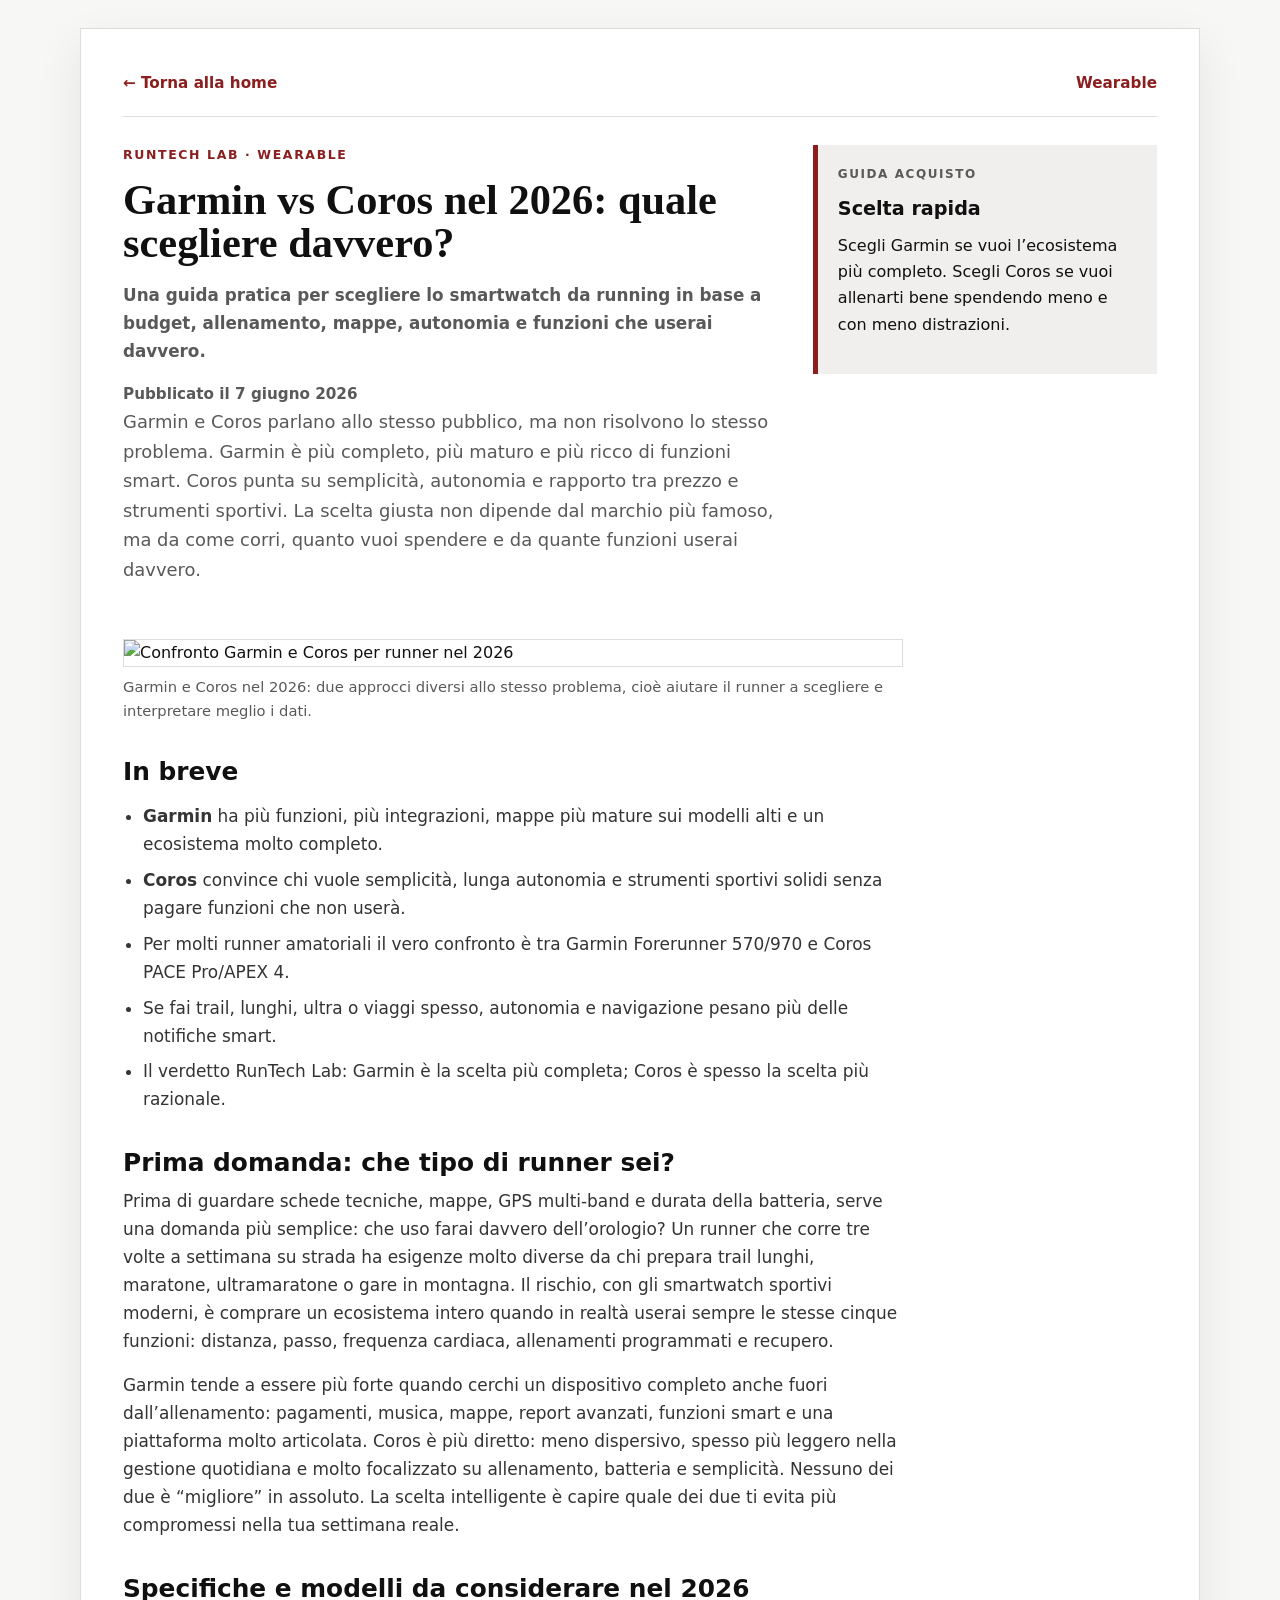
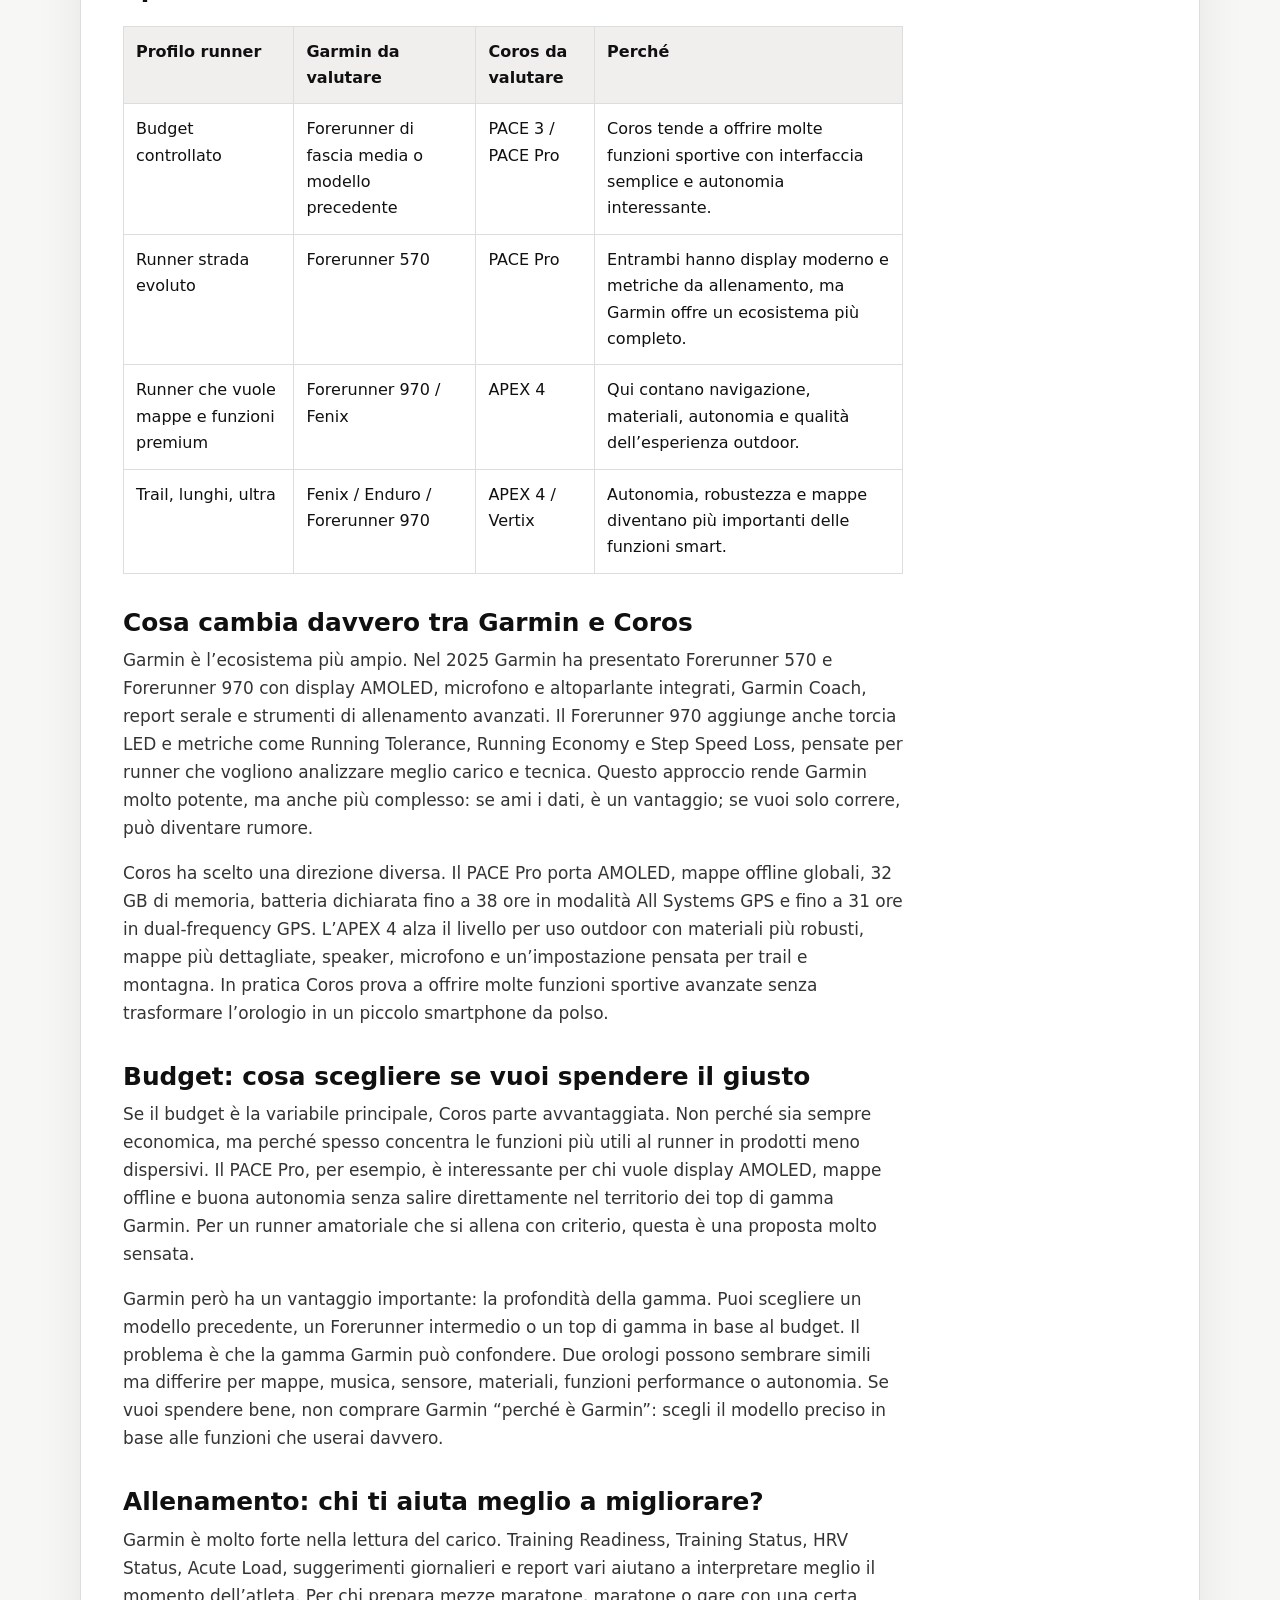
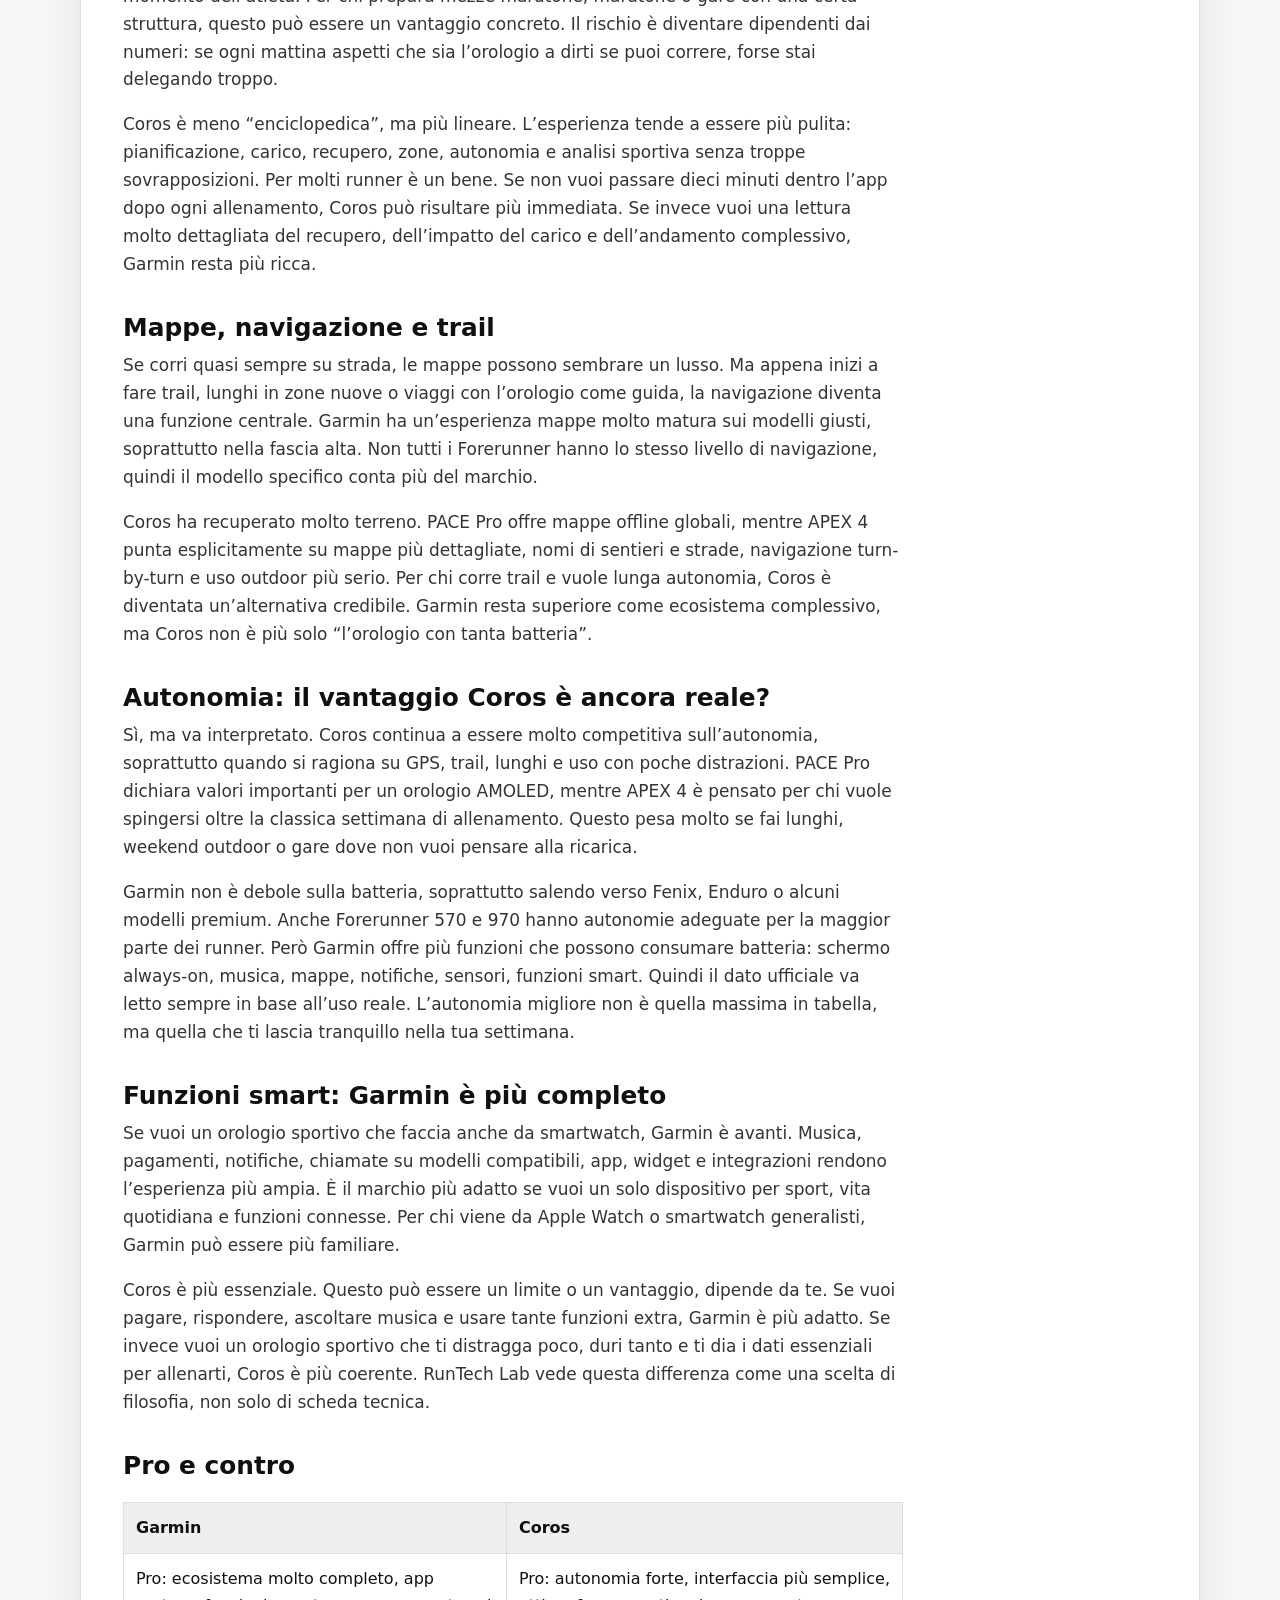
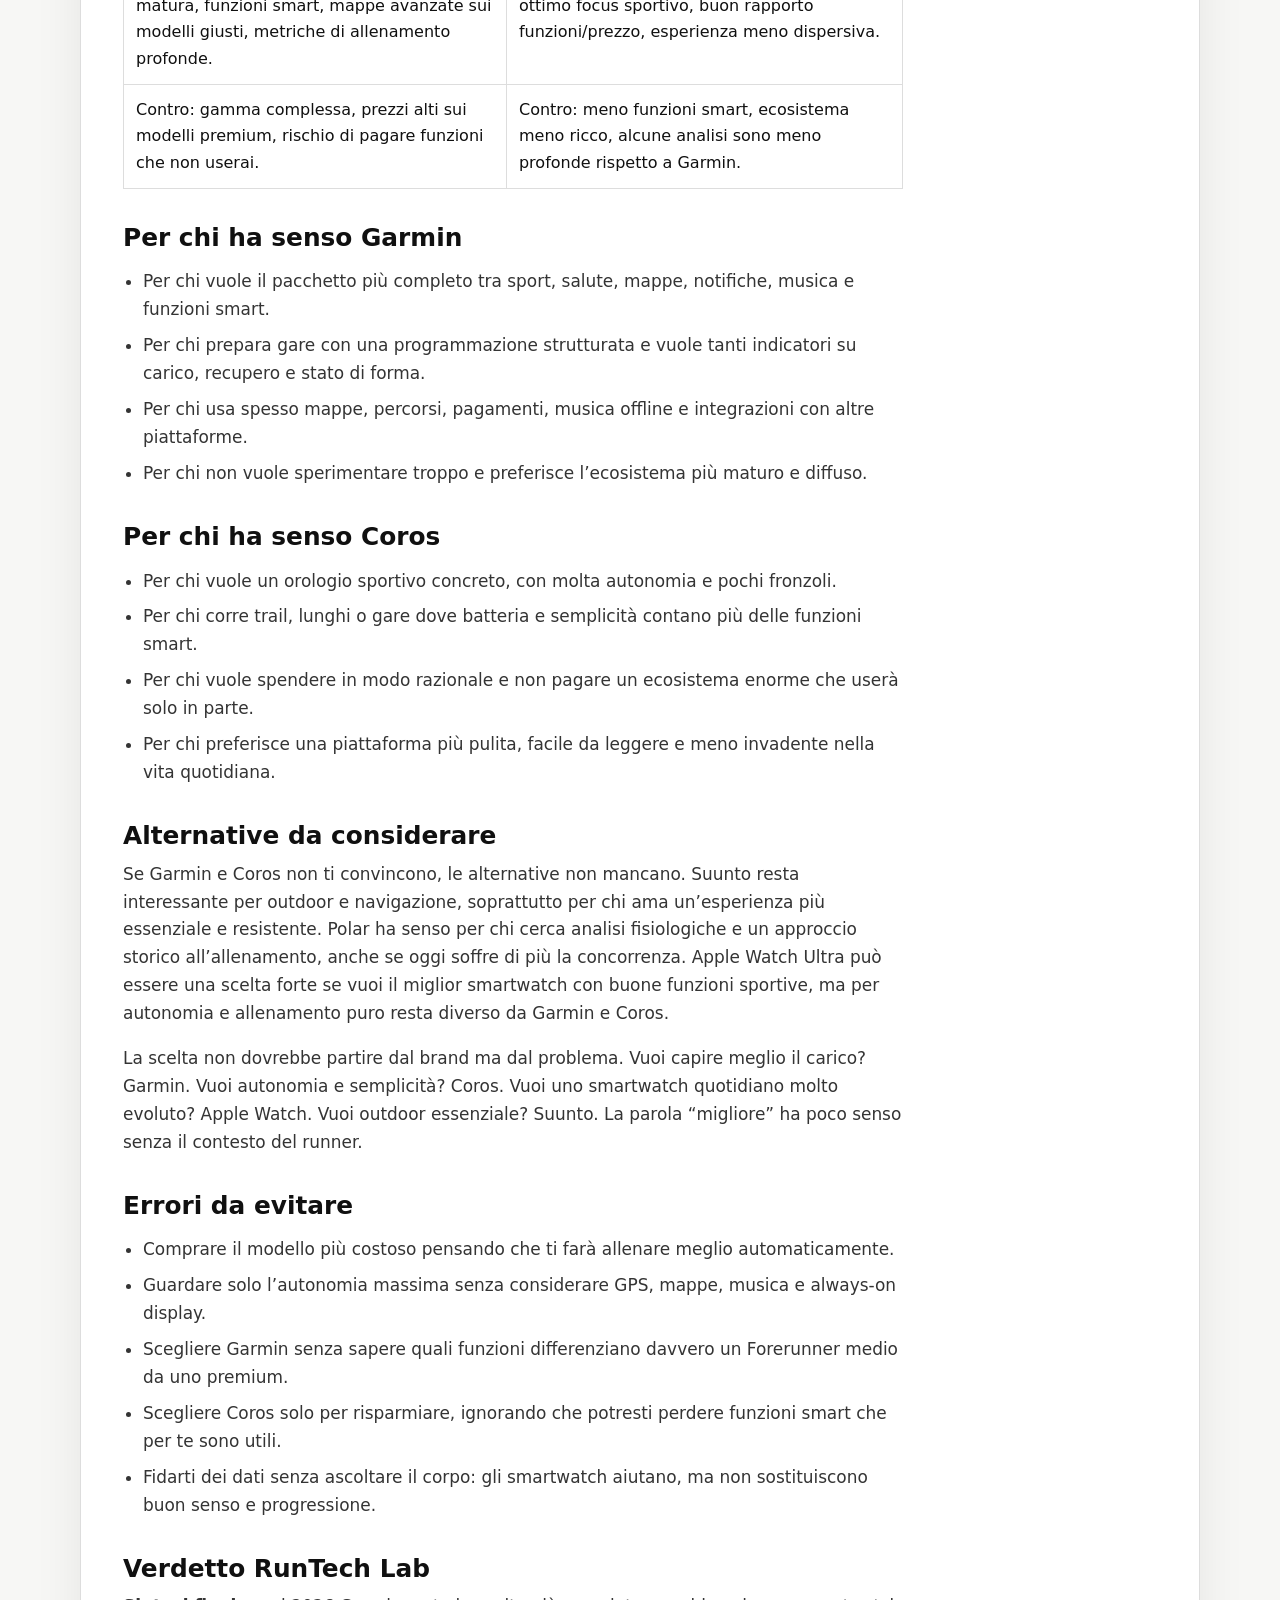
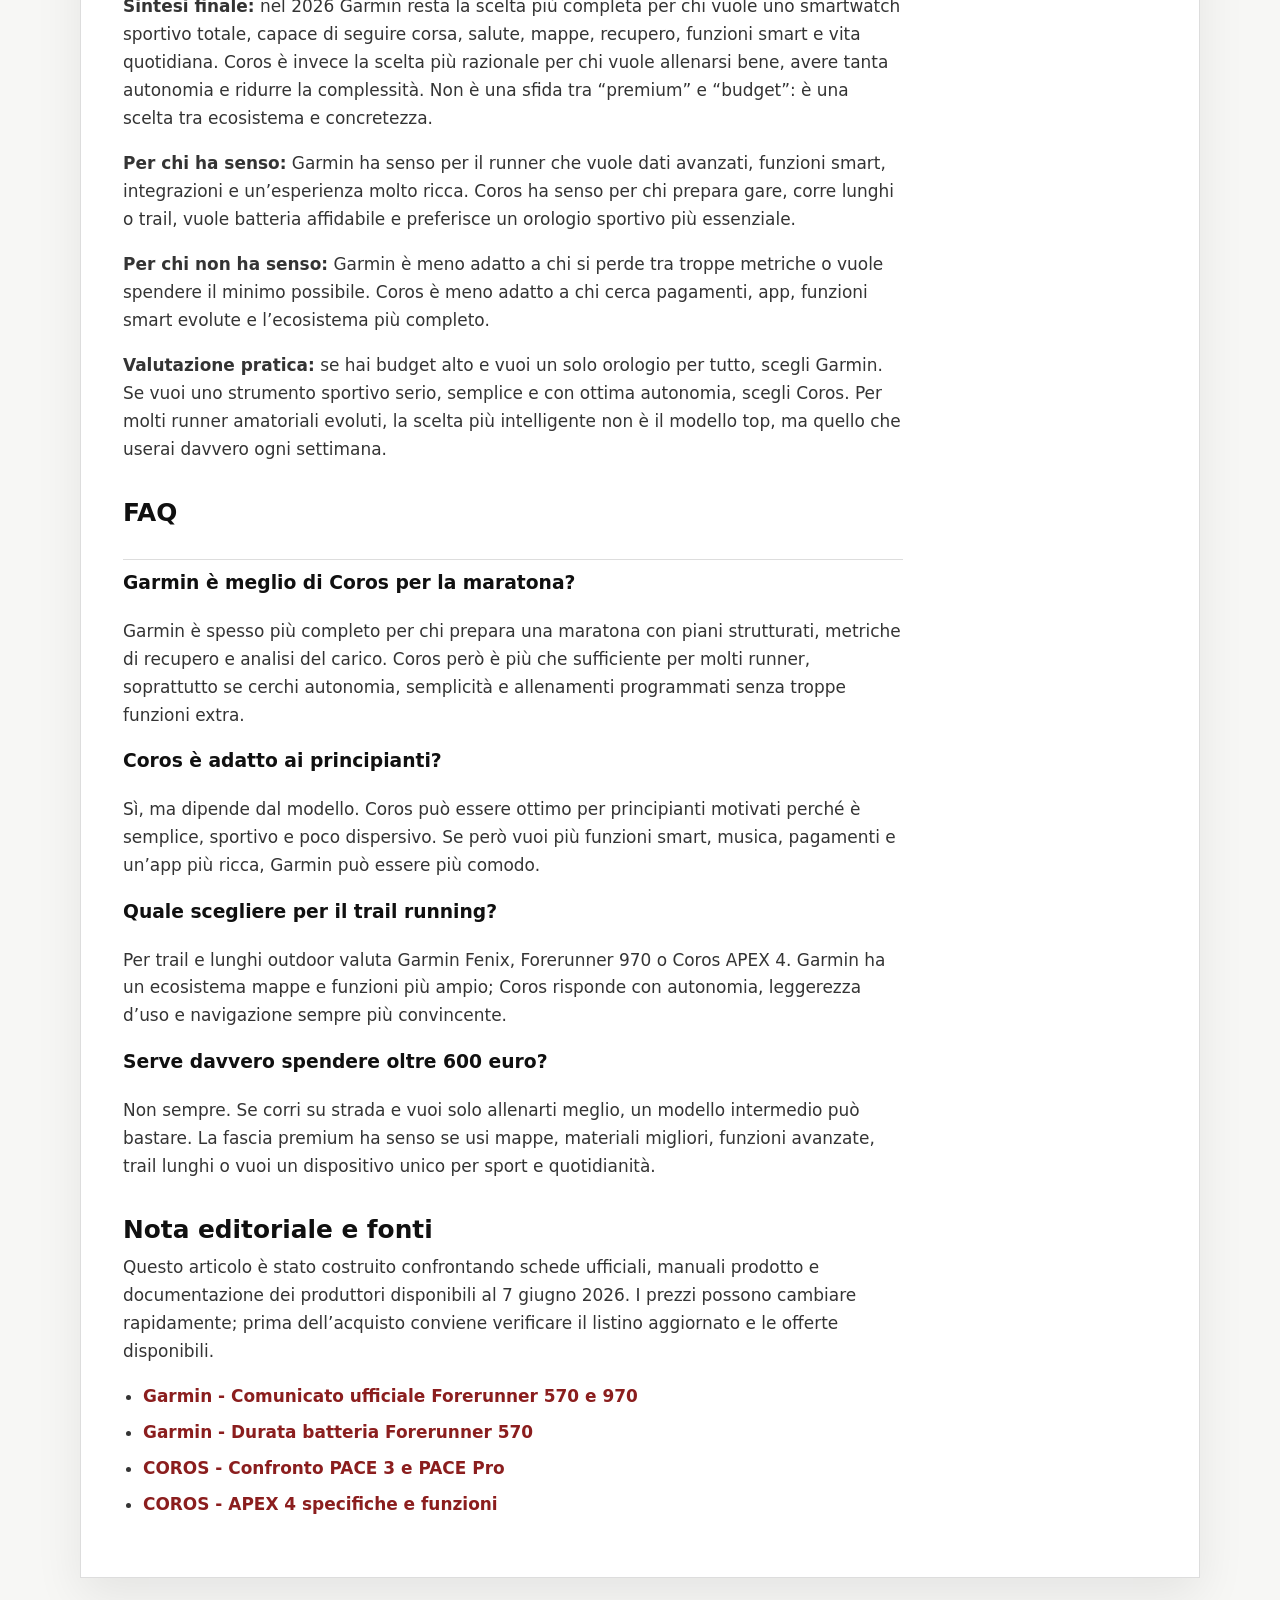
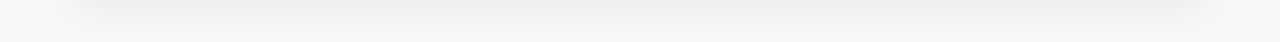
==== articoli/garmin-vs-coros-2026.html @ bf026d89 "garmin-vs-coros-2026.html" ====
<!doctype html>
<html lang="it">
<head>
  <meta charset="utf-8">
  <meta name="viewport" content="width=device-width, initial-scale=1">
  <title>Garmin vs Coros 2026: quale scegliere | RunTech Lab</title>
  <meta name="description" content="Garmin o Coros nel 2026? Guida pratica per scegliere lo smartwatch da running giusto in base a budget, allenamento, mappe, autonomia e funzioni utili.">
  <meta name="robots" content="index,follow">
  <link rel="canonical" href="https://runtechlab.pages.dev/articoli/garmin-vs-coros-2026.html">
  <meta property="og:type" content="article">
  <meta property="og:title" content="Garmin vs Coros 2026: quale scegliere">
  <meta property="og:description" content="Garmin o Coros nel 2026? Guida pratica per scegliere lo smartwatch da running giusto in base a budget, allenamento, mappe, autonomia e funzioni utili.">
  <meta property="og:image" content="https://runtechlab.pages.dev/immagini/garmin-vs-coros-2026/hero.webp">
  <meta property="og:url" content="https://runtechlab.pages.dev/articoli/garmin-vs-coros-2026.html">
  <meta name="twitter:card" content="summary_large_image">
  <link rel="stylesheet" href="../stile.css">
  <script type="application/ld+json">
  {
    "@context": "https://schema.org",
    "@type": "Article",
    "headline": "Garmin vs Coros 2026: quale scegliere",
    "description": "Garmin o Coros nel 2026? Guida pratica per scegliere lo smartwatch da running giusto in base a budget, allenamento, mappe, autonomia e funzioni utili.",
    "image": "https://runtechlab.pages.dev/immagini/garmin-vs-coros-2026/hero.webp",
    "author": {
      "@type": "Organization",
      "name": "RunTech Lab"
    },
    "publisher": {
      "@type": "Organization",
      "name": "RunTech Lab"
    },
    "datePublished": "2026-06-07",
    "dateModified": "2026-06-07",
    "mainEntityOfPage": "https://runtechlab.pages.dev/articoli/garmin-vs-coros-2026.html"
  }
  </script>
</head>
<body>
  <main class="container article-page">
    <article class="article article-shell">
      <nav class="article-nav" aria-label="Navigazione articolo">
        <a href="../index.html">&larr; Torna alla home</a>
        <a href="garmin-vs-coros-2026.html">Wearable</a>
      </nav>

      <header class="article-head">
        <div>
          <p class="article-meta">RunTech Lab &middot; Wearable</p>
          <h1>Garmin vs Coros nel 2026: quale scegliere davvero?</h1>
          <p class="article-excerpt">Una guida pratica per scegliere lo smartwatch da running in base a budget, allenamento, mappe, autonomia e funzioni che userai davvero.</p>
          <time class="article-date" datetime="2026-06-07">Pubblicato il 7 giugno 2026</time>
          <p class="lead">Garmin e Coros parlano allo stesso pubblico, ma non risolvono lo stesso problema. Garmin è più completo, più maturo e più ricco di funzioni smart. Coros punta su semplicità, autonomia e rapporto tra prezzo e strumenti sportivi. La scelta giusta non dipende dal marchio più famoso, ma da come corri, quanto vuoi spendere e da quante funzioni userai davvero.</p>
        </div>
        <aside class="article-aside">
          <span>Guida acquisto</span>
          <strong>Scelta rapida</strong>
          <p>Scegli Garmin se vuoi l’ecosistema più completo. Scegli Coros se vuoi allenarti bene spendendo meno e con meno distrazioni.</p>
        </aside>
      </header>

      <div class="article-body">
        <figure>
          <img src="../immagini/garmin-vs-coros-2026/hero.webp" alt="Confronto Garmin e Coros per runner nel 2026">
          <figcaption>Garmin e Coros nel 2026: due approcci diversi allo stesso problema, cioè aiutare il runner a scegliere e interpretare meglio i dati.</figcaption>
        </figure>

        <h2>In breve</h2>
        <ul>
          <li><strong>Garmin</strong> ha più funzioni, più integrazioni, mappe più mature sui modelli alti e un ecosistema molto completo.</li>
          <li><strong>Coros</strong> convince chi vuole semplicità, lunga autonomia e strumenti sportivi solidi senza pagare funzioni che non userà.</li>
          <li>Per molti runner amatoriali il vero confronto è tra Garmin Forerunner 570/970 e Coros PACE Pro/APEX 4.</li>
          <li>Se fai trail, lunghi, ultra o viaggi spesso, autonomia e navigazione pesano più delle notifiche smart.</li>
          <li>Il verdetto RunTech Lab: Garmin è la scelta più completa; Coros è spesso la scelta più razionale.</li>
        </ul>

        <h2>Prima domanda: che tipo di runner sei?</h2>
        <p>Prima di guardare schede tecniche, mappe, GPS multi-band e durata della batteria, serve una domanda più semplice: che uso farai davvero dell’orologio? Un runner che corre tre volte a settimana su strada ha esigenze molto diverse da chi prepara trail lunghi, maratone, ultramaratone o gare in montagna. Il rischio, con gli smartwatch sportivi moderni, è comprare un ecosistema intero quando in realtà userai sempre le stesse cinque funzioni: distanza, passo, frequenza cardiaca, allenamenti programmati e recupero.</p>
        <p>Garmin tende a essere più forte quando cerchi un dispositivo completo anche fuori dall’allenamento: pagamenti, musica, mappe, report avanzati, funzioni smart e una piattaforma molto articolata. Coros è più diretto: meno dispersivo, spesso più leggero nella gestione quotidiana e molto focalizzato su allenamento, batteria e semplicità. Nessuno dei due è “migliore” in assoluto. La scelta intelligente è capire quale dei due ti evita più compromessi nella tua settimana reale.</p>

        <h2>Specifiche e modelli da considerare nel 2026</h2>
        <table>
          <tr>
            <th>Profilo runner</th>
            <th>Garmin da valutare</th>
            <th>Coros da valutare</th>
            <th>Perché</th>
          </tr>
          <tr>
            <td>Budget controllato</td>
            <td>Forerunner di fascia media o modello precedente</td>
            <td>PACE 3 / PACE Pro</td>
            <td>Coros tende a offrire molte funzioni sportive con interfaccia semplice e autonomia interessante.</td>
          </tr>
          <tr>
            <td>Runner strada evoluto</td>
            <td>Forerunner 570</td>
            <td>PACE Pro</td>
            <td>Entrambi hanno display moderno e metriche da allenamento, ma Garmin offre un ecosistema più completo.</td>
          </tr>
          <tr>
            <td>Runner che vuole mappe e funzioni premium</td>
            <td>Forerunner 970 / Fenix</td>
            <td>APEX 4</td>
            <td>Qui contano navigazione, materiali, autonomia e qualità dell’esperienza outdoor.</td>
          </tr>
          <tr>
            <td>Trail, lunghi, ultra</td>
            <td>Fenix / Enduro / Forerunner 970</td>
            <td>APEX 4 / Vertix</td>
            <td>Autonomia, robustezza e mappe diventano più importanti delle funzioni smart.</td>
          </tr>
        </table>

        <h2>Cosa cambia davvero tra Garmin e Coros</h2>
        <p>Garmin è l’ecosistema più ampio. Nel 2025 Garmin ha presentato Forerunner 570 e Forerunner 970 con display AMOLED, microfono e altoparlante integrati, Garmin Coach, report serale e strumenti di allenamento avanzati. Il Forerunner 970 aggiunge anche torcia LED e metriche come Running Tolerance, Running Economy e Step Speed Loss, pensate per runner che vogliono analizzare meglio carico e tecnica. Questo approccio rende Garmin molto potente, ma anche più complesso: se ami i dati, è un vantaggio; se vuoi solo correre, può diventare rumore.</p>
        <p>Coros ha scelto una direzione diversa. Il PACE Pro porta AMOLED, mappe offline globali, 32 GB di memoria, batteria dichiarata fino a 38 ore in modalità All Systems GPS e fino a 31 ore in dual-frequency GPS. L’APEX 4 alza il livello per uso outdoor con materiali più robusti, mappe più dettagliate, speaker, microfono e un’impostazione pensata per trail e montagna. In pratica Coros prova a offrire molte funzioni sportive avanzate senza trasformare l’orologio in un piccolo smartphone da polso.</p>

        <h2>Budget: cosa scegliere se vuoi spendere il giusto</h2>
        <p>Se il budget è la variabile principale, Coros parte avvantaggiata. Non perché sia sempre economica, ma perché spesso concentra le funzioni più utili al runner in prodotti meno dispersivi. Il PACE Pro, per esempio, è interessante per chi vuole display AMOLED, mappe offline e buona autonomia senza salire direttamente nel territorio dei top di gamma Garmin. Per un runner amatoriale che si allena con criterio, questa è una proposta molto sensata.</p>
        <p>Garmin però ha un vantaggio importante: la profondità della gamma. Puoi scegliere un modello precedente, un Forerunner intermedio o un top di gamma in base al budget. Il problema è che la gamma Garmin può confondere. Due orologi possono sembrare simili ma differire per mappe, musica, sensore, materiali, funzioni performance o autonomia. Se vuoi spendere bene, non comprare Garmin “perché è Garmin”: scegli il modello preciso in base alle funzioni che userai davvero.</p>

        <h2>Allenamento: chi ti aiuta meglio a migliorare?</h2>
        <p>Garmin è molto forte nella lettura del carico. Training Readiness, Training Status, HRV Status, Acute Load, suggerimenti giornalieri e report vari aiutano a interpretare meglio il momento dell’atleta. Per chi prepara mezze maratone, maratone o gare con una certa struttura, questo può essere un vantaggio concreto. Il rischio è diventare dipendenti dai numeri: se ogni mattina aspetti che sia l’orologio a dirti se puoi correre, forse stai delegando troppo.</p>
        <p>Coros è meno “enciclopedica”, ma più lineare. L’esperienza tende a essere più pulita: pianificazione, carico, recupero, zone, autonomia e analisi sportiva senza troppe sovrapposizioni. Per molti runner è un bene. Se non vuoi passare dieci minuti dentro l’app dopo ogni allenamento, Coros può risultare più immediata. Se invece vuoi una lettura molto dettagliata del recupero, dell’impatto del carico e dell’andamento complessivo, Garmin resta più ricca.</p>

        <h2>Mappe, navigazione e trail</h2>
        <p>Se corri quasi sempre su strada, le mappe possono sembrare un lusso. Ma appena inizi a fare trail, lunghi in zone nuove o viaggi con l’orologio come guida, la navigazione diventa una funzione centrale. Garmin ha un’esperienza mappe molto matura sui modelli giusti, soprattutto nella fascia alta. Non tutti i Forerunner hanno lo stesso livello di navigazione, quindi il modello specifico conta più del marchio.</p>
        <p>Coros ha recuperato molto terreno. PACE Pro offre mappe offline globali, mentre APEX 4 punta esplicitamente su mappe più dettagliate, nomi di sentieri e strade, navigazione turn-by-turn e uso outdoor più serio. Per chi corre trail e vuole lunga autonomia, Coros è diventata un’alternativa credibile. Garmin resta superiore come ecosistema complessivo, ma Coros non è più solo “l’orologio con tanta batteria”.</p>

        <h2>Autonomia: il vantaggio Coros è ancora reale?</h2>
        <p>Sì, ma va interpretato. Coros continua a essere molto competitiva sull’autonomia, soprattutto quando si ragiona su GPS, trail, lunghi e uso con poche distrazioni. PACE Pro dichiara valori importanti per un orologio AMOLED, mentre APEX 4 è pensato per chi vuole spingersi oltre la classica settimana di allenamento. Questo pesa molto se fai lunghi, weekend outdoor o gare dove non vuoi pensare alla ricarica.</p>
        <p>Garmin non è debole sulla batteria, soprattutto salendo verso Fenix, Enduro o alcuni modelli premium. Anche Forerunner 570 e 970 hanno autonomie adeguate per la maggior parte dei runner. Però Garmin offre più funzioni che possono consumare batteria: schermo always-on, musica, mappe, notifiche, sensori, funzioni smart. Quindi il dato ufficiale va letto sempre in base all’uso reale. L’autonomia migliore non è quella massima in tabella, ma quella che ti lascia tranquillo nella tua settimana.</p>

        <h2>Funzioni smart: Garmin è più completo</h2>
        <p>Se vuoi un orologio sportivo che faccia anche da smartwatch, Garmin è avanti. Musica, pagamenti, notifiche, chiamate su modelli compatibili, app, widget e integrazioni rendono l’esperienza più ampia. È il marchio più adatto se vuoi un solo dispositivo per sport, vita quotidiana e funzioni connesse. Per chi viene da Apple Watch o smartwatch generalisti, Garmin può essere più familiare.</p>
        <p>Coros è più essenziale. Questo può essere un limite o un vantaggio, dipende da te. Se vuoi pagare, rispondere, ascoltare musica e usare tante funzioni extra, Garmin è più adatto. Se invece vuoi un orologio sportivo che ti distragga poco, duri tanto e ti dia i dati essenziali per allenarti, Coros è più coerente. RunTech Lab vede questa differenza come una scelta di filosofia, non solo di scheda tecnica.</p>

        <h2>Pro e contro</h2>
        <table>
          <tr>
            <th>Garmin</th>
            <th>Coros</th>
          </tr>
          <tr>
            <td>Pro: ecosistema molto completo, app matura, funzioni smart, mappe avanzate sui modelli giusti, metriche di allenamento profonde.</td>
            <td>Pro: autonomia forte, interfaccia più semplice, ottimo focus sportivo, buon rapporto funzioni/prezzo, esperienza meno dispersiva.</td>
          </tr>
          <tr>
            <td>Contro: gamma complessa, prezzi alti sui modelli premium, rischio di pagare funzioni che non userai.</td>
            <td>Contro: meno funzioni smart, ecosistema meno ricco, alcune analisi sono meno profonde rispetto a Garmin.</td>
          </tr>
        </table>

        <h2>Per chi ha senso Garmin</h2>
        <ul>
          <li>Per chi vuole il pacchetto più completo tra sport, salute, mappe, notifiche, musica e funzioni smart.</li>
          <li>Per chi prepara gare con una programmazione strutturata e vuole tanti indicatori su carico, recupero e stato di forma.</li>
          <li>Per chi usa spesso mappe, percorsi, pagamenti, musica offline e integrazioni con altre piattaforme.</li>
          <li>Per chi non vuole sperimentare troppo e preferisce l’ecosistema più maturo e diffuso.</li>
        </ul>

        <h2>Per chi ha senso Coros</h2>
        <ul>
          <li>Per chi vuole un orologio sportivo concreto, con molta autonomia e pochi fronzoli.</li>
          <li>Per chi corre trail, lunghi o gare dove batteria e semplicità contano più delle funzioni smart.</li>
          <li>Per chi vuole spendere in modo razionale e non pagare un ecosistema enorme che userà solo in parte.</li>
          <li>Per chi preferisce una piattaforma più pulita, facile da leggere e meno invadente nella vita quotidiana.</li>
        </ul>

        <h2>Alternative da considerare</h2>
        <p>Se Garmin e Coros non ti convincono, le alternative non mancano. Suunto resta interessante per outdoor e navigazione, soprattutto per chi ama un’esperienza più essenziale e resistente. Polar ha senso per chi cerca analisi fisiologiche e un approccio storico all’allenamento, anche se oggi soffre di più la concorrenza. Apple Watch Ultra può essere una scelta forte se vuoi il miglior smartwatch con buone funzioni sportive, ma per autonomia e allenamento puro resta diverso da Garmin e Coros.</p>
        <p>La scelta non dovrebbe partire dal brand ma dal problema. Vuoi capire meglio il carico? Garmin. Vuoi autonomia e semplicità? Coros. Vuoi uno smartwatch quotidiano molto evoluto? Apple Watch. Vuoi outdoor essenziale? Suunto. La parola “migliore” ha poco senso senza il contesto del runner.</p>

        <h2>Errori da evitare</h2>
        <ul>
          <li>Comprare il modello più costoso pensando che ti farà allenare meglio automaticamente.</li>
          <li>Guardare solo l’autonomia massima senza considerare GPS, mappe, musica e always-on display.</li>
          <li>Scegliere Garmin senza sapere quali funzioni differenziano davvero un Forerunner medio da uno premium.</li>
          <li>Scegliere Coros solo per risparmiare, ignorando che potresti perdere funzioni smart che per te sono utili.</li>
          <li>Fidarti dei dati senza ascoltare il corpo: gli smartwatch aiutano, ma non sostituiscono buon senso e progressione.</li>
        </ul>

        <h2>Verdetto RunTech Lab</h2>
        <div class="verdict">
          <p><strong>Sintesi finale:</strong> nel 2026 Garmin resta la scelta più completa per chi vuole uno smartwatch sportivo totale, capace di seguire corsa, salute, mappe, recupero, funzioni smart e vita quotidiana. Coros è invece la scelta più razionale per chi vuole allenarsi bene, avere tanta autonomia e ridurre la complessità. Non è una sfida tra “premium” e “budget”: è una scelta tra ecosistema e concretezza.</p>
          <p><strong>Per chi ha senso:</strong> Garmin ha senso per il runner che vuole dati avanzati, funzioni smart, integrazioni e un’esperienza molto ricca. Coros ha senso per chi prepara gare, corre lunghi o trail, vuole batteria affidabile e preferisce un orologio sportivo più essenziale.</p>
          <p><strong>Per chi non ha senso:</strong> Garmin è meno adatto a chi si perde tra troppe metriche o vuole spendere il minimo possibile. Coros è meno adatto a chi cerca pagamenti, app, funzioni smart evolute e l’ecosistema più completo.</p>
          <p><strong>Valutazione pratica:</strong> se hai budget alto e vuoi un solo orologio per tutto, scegli Garmin. Se vuoi uno strumento sportivo serio, semplice e con ottima autonomia, scegli Coros. Per molti runner amatoriali evoluti, la scelta più intelligente non è il modello top, ma quello che userai davvero ogni settimana.</p>
        </div>

        <h2>FAQ</h2>
        <div class="faq">
          <h3>Garmin è meglio di Coros per la maratona?</h3>
          <p>Garmin è spesso più completo per chi prepara una maratona con piani strutturati, metriche di recupero e analisi del carico. Coros però è più che sufficiente per molti runner, soprattutto se cerchi autonomia, semplicità e allenamenti programmati senza troppe funzioni extra.</p>

          <h3>Coros è adatto ai principianti?</h3>
          <p>Sì, ma dipende dal modello. Coros può essere ottimo per principianti motivati perché è semplice, sportivo e poco dispersivo. Se però vuoi più funzioni smart, musica, pagamenti e un’app più ricca, Garmin può essere più comodo.</p>

          <h3>Quale scegliere per il trail running?</h3>
          <p>Per trail e lunghi outdoor valuta Garmin Fenix, Forerunner 970 o Coros APEX 4. Garmin ha un ecosistema mappe e funzioni più ampio; Coros risponde con autonomia, leggerezza d’uso e navigazione sempre più convincente.</p>

          <h3>Serve davvero spendere oltre 600 euro?</h3>
          <p>Non sempre. Se corri su strada e vuoi solo allenarti meglio, un modello intermedio può bastare. La fascia premium ha senso se usi mappe, materiali migliori, funzioni avanzate, trail lunghi o vuoi un dispositivo unico per sport e quotidianità.</p>
        </div>

        <h2>Nota editoriale e fonti</h2>
        <p>Questo articolo è stato costruito confrontando schede ufficiali, manuali prodotto e documentazione dei produttori disponibili al 7 giugno 2026. I prezzi possono cambiare rapidamente; prima dell’acquisto conviene verificare il listino aggiornato e le offerte disponibili.</p>
        <ul class="sources">
          <li><a href="https://www.garmin.com/it-IT/newsroom/forerunner-570-970/">Garmin - Comunicato ufficiale Forerunner 570 e 970</a></li>
          <li><a href="https://www8.garmin.com/manuals/webhelp/GUID-25E3235D-44D2-4384-A591-DD1D71BEBCB1/IT-IT/GUID-6E1935AD-17DC-48E6-8C54-B2FC79917B0B.html">Garmin - Durata batteria Forerunner 570</a></li>
          <li><a href="https://support.coros.com/hc/it-it/articles/31426902545428-Confronto-tra-COROS-PACE-3-e-PACE-Pro">COROS - Confronto PACE 3 e PACE Pro</a></li>
          <li><a href="https://www.coros.com/apex4">COROS - APEX 4 specifiche e funzioni</a></li>
        </ul>
      </div>
    </article>
  </main>
</body>
</html>
---- stile.css ----
:root{
  --bg:#f7f7f5;
  --surface:#ffffff;
  --ink:#101010;
  --muted:#595959;
  --line:#dddddd;
  --accent:#8b1e1e;
  --accent-dark:#5c1111;
  --soft:#f1eeee;
  --shadow:0 18px 45px rgba(0,0,0,.08);
}
*{box-sizing:border-box}
html{scroll-behavior:smooth}
body{
  margin:0;
  font-family:Inter,system-ui,-apple-system,BlinkMacSystemFont,"Segoe UI",Arial,sans-serif;
  color:var(--ink);
  background:var(--bg);
  line-height:1.65;
}
a{color:inherit}
img{display:block;max-width:100%}
.container{width:min(1120px, calc(100% - 32px));margin:0 auto}
.site-header{position:sticky;top:0;z-index:20;background:rgba(255,255,255,.95);border-bottom:1px solid var(--line);backdrop-filter:blur(12px)}
.topbar{min-height:72px;display:flex;align-items:center;justify-content:space-between;gap:18px}
.brand{display:flex;align-items:center;gap:12px;text-decoration:none}
.brand-mark{width:42px;height:42px;display:grid;place-items:center;background:var(--accent);color:#fff;font-weight:900;letter-spacing:.06em}
.brand-text{display:flex;flex-direction:column;line-height:1.05}
.brand-text strong{font-size:1.05rem}
.brand-text span{font-size:.82rem;color:var(--muted)}
.site-nav{display:flex;gap:18px;font-size:.94rem;font-weight:800}
.site-nav a{text-decoration:none;color:var(--muted)}
.site-nav a:hover{color:var(--accent)}
.cover{position:relative;min-height:560px;display:grid;align-items:end;overflow:hidden;background:#151515}
.cover-media{position:absolute;inset:0;background:linear-gradient(90deg,rgba(0,0,0,.90),rgba(0,0,0,.58),rgba(0,0,0,.22)),url("immagini/hero-running-magazine.png") center/cover no-repeat}
.cover-overlay{position:relative;width:100%;padding:96px 0 58px}
.cover-content{color:#fff}
.eyebrow{margin:0 0 12px;color:var(--accent);font-size:.78rem;font-weight:900;letter-spacing:.14em;text-transform:uppercase}
.cover .eyebrow{color:#ffb1b1}
h1,h2,h3,p{margin-top:0}
h1{font-family:Georgia,"Times New Roman",serif;font-size:3.2rem;line-height:1.02;max-width:720px;margin-bottom:18px;font-weight:700}
.lead{max-width:660px;font-size:1.12rem;color:#eeeeee;margin-bottom:24px}
.button{display:inline-flex;align-items:center;justify-content:center;min-height:46px;padding:12px 18px;background:var(--accent);color:#fff;text-decoration:none;font-weight:900;border:0}
.button:hover{background:var(--accent-dark)}
.section{padding:44px 0}
.section-heading{margin-bottom:18px}
.section-heading h2{font-family:Georgia,"Times New Roman",serif;font-size:2rem;line-height:1;margin:0}
.article-list{display:grid;grid-template-columns:1fr;gap:18px}
.article-card{background:var(--surface);border:1px solid var(--line);box-shadow:var(--shadow)}
.article-card a{display:block;padding:26px;text-decoration:none}
.card-label{display:block;margin:0 0 10px;color:var(--accent);font-size:.78rem;font-weight:900;letter-spacing:.13em;text-transform:uppercase}
.article-card h3{font-family:Georgia,"Times New Roman",serif;font-size:1.65rem;line-height:1.12;margin-bottom:10px}
.article-card p{max-width:760px;color:var(--muted);margin-bottom:12px}
.article-card time{font-size:.9rem;color:var(--muted);font-weight:700}
.site-footer{padding:24px 0 34px;background:#fff;border-top:1px solid var(--line)}
.footer-row{display:flex;justify-content:space-between;gap:16px;font-size:.95rem;color:var(--muted)}
.article-page{padding:28px 0 64px}
.article-shell{background:#fff;border:1px solid var(--line);box-shadow:var(--shadow);padding:42px}
.article-nav{display:flex;justify-content:space-between;gap:14px;padding-bottom:20px;margin-bottom:28px;border-bottom:1px solid var(--line);font-size:.95rem;font-weight:850}
.article-nav a{color:var(--accent);text-decoration:none}
.article-head{display:grid;grid-template-columns:minmax(0,1.25fr) minmax(260px,.65fr);gap:28px;align-items:start}
.article-meta{margin:0 0 12px;color:var(--accent);font-size:.78rem;text-transform:uppercase;letter-spacing:.13em;font-weight:900}
.article h1{color:var(--ink);font-size:2.65rem;max-width:760px}
.article .lead{color:var(--muted);max-width:780px}
.article-excerpt{font-size:1.05rem;color:var(--muted);font-weight:700}
.article-date{display:block;color:var(--muted);font-size:.95rem;font-weight:800;margin:10px 0 0}
.article-aside{background:var(--soft);border-left:5px solid var(--accent);padding:20px}
.article-aside span{display:block;color:var(--muted);font-size:.75rem;font-weight:900;letter-spacing:.13em;text-transform:uppercase;margin-bottom:8px}
.article-aside strong{display:block;font-size:1.2rem;margin-bottom:8px}
.article-body{max-width:780px;margin-top:30px}
.article-body p,.article-body li{font-size:1.06rem;color:#343434}
.article-body h2{margin:34px 0 10px;font-size:1.55rem;line-height:1.18}
.article-body figure{margin:28px 0}
.article-body img{width:100%;border:1px solid var(--line)}
.article-body figcaption{font-size:.92rem;color:var(--muted);margin-top:8px}
.article-body ul{padding-left:20px}
.article-body li{margin-bottom:8px}
.article-body table{width:100%;border-collapse:collapse;margin:22px 0;background:#fff}
.article-body th,.article-body td{border:1px solid var(--line);padding:12px;text-align:left;vertical-align:top}
.article-body th{background:var(--soft)}
.sources a{color:var(--accent);text-decoration:none;font-weight:700}
.faq{border-top:1px solid var(--line);margin-top:32px;padding-top:8px}
@media (max-width: 900px){
  .cover{min-height:520px}
  h1{font-size:2.5rem}
  .article-head{grid-template-columns:1fr}
}
@media (max-width: 640px){
  .topbar{align-items:flex-start;flex-direction:column;padding:14px 0}
  .site-nav{font-size:.9rem}
  .cover{min-height:500px}
  .cover-overlay{padding:76px 0 36px}
  h1{font-size:2.1rem}
  .lead{font-size:1rem}
  .section{padding:32px 0}
  .article-card a,.article-shell{padding:22px}
  .article-card h3{font-size:1.45rem}
  .article h1{font-size:2rem}
  .footer-row,.article-nav{flex-direction:column}
}
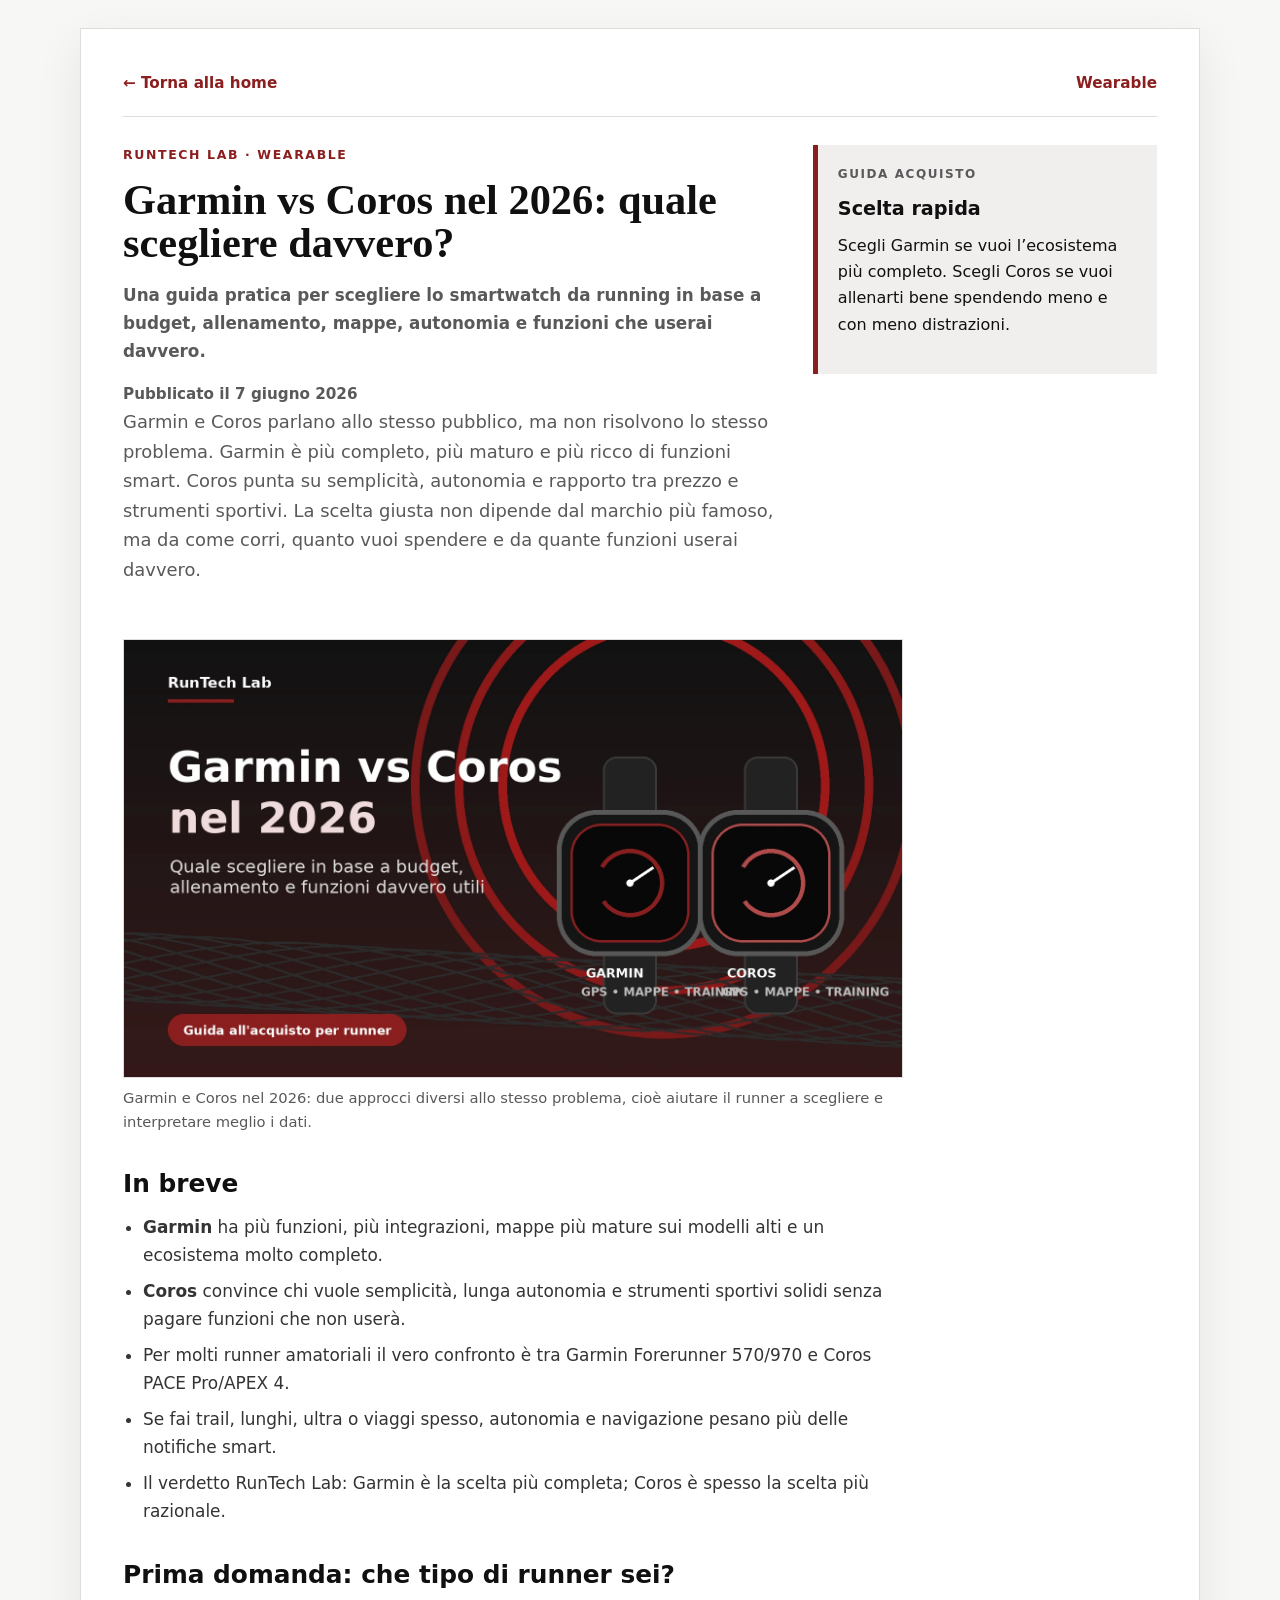
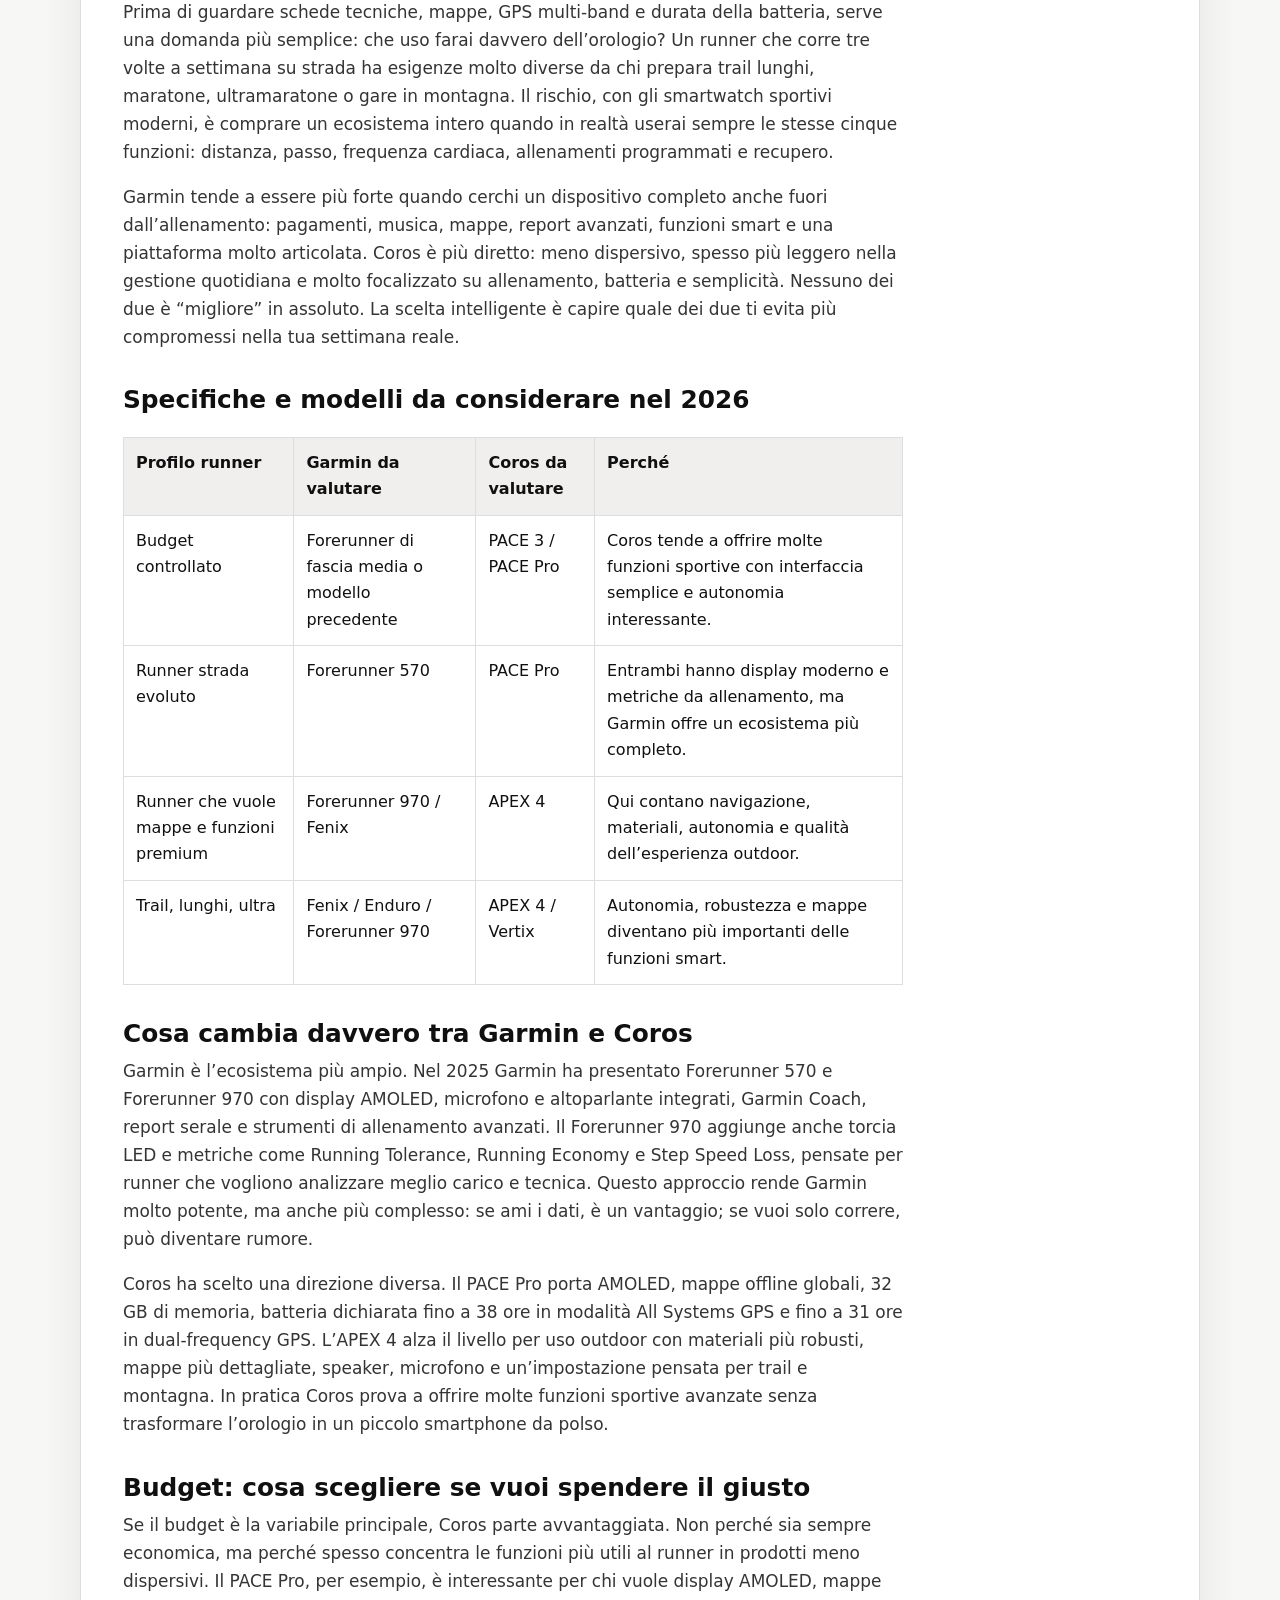
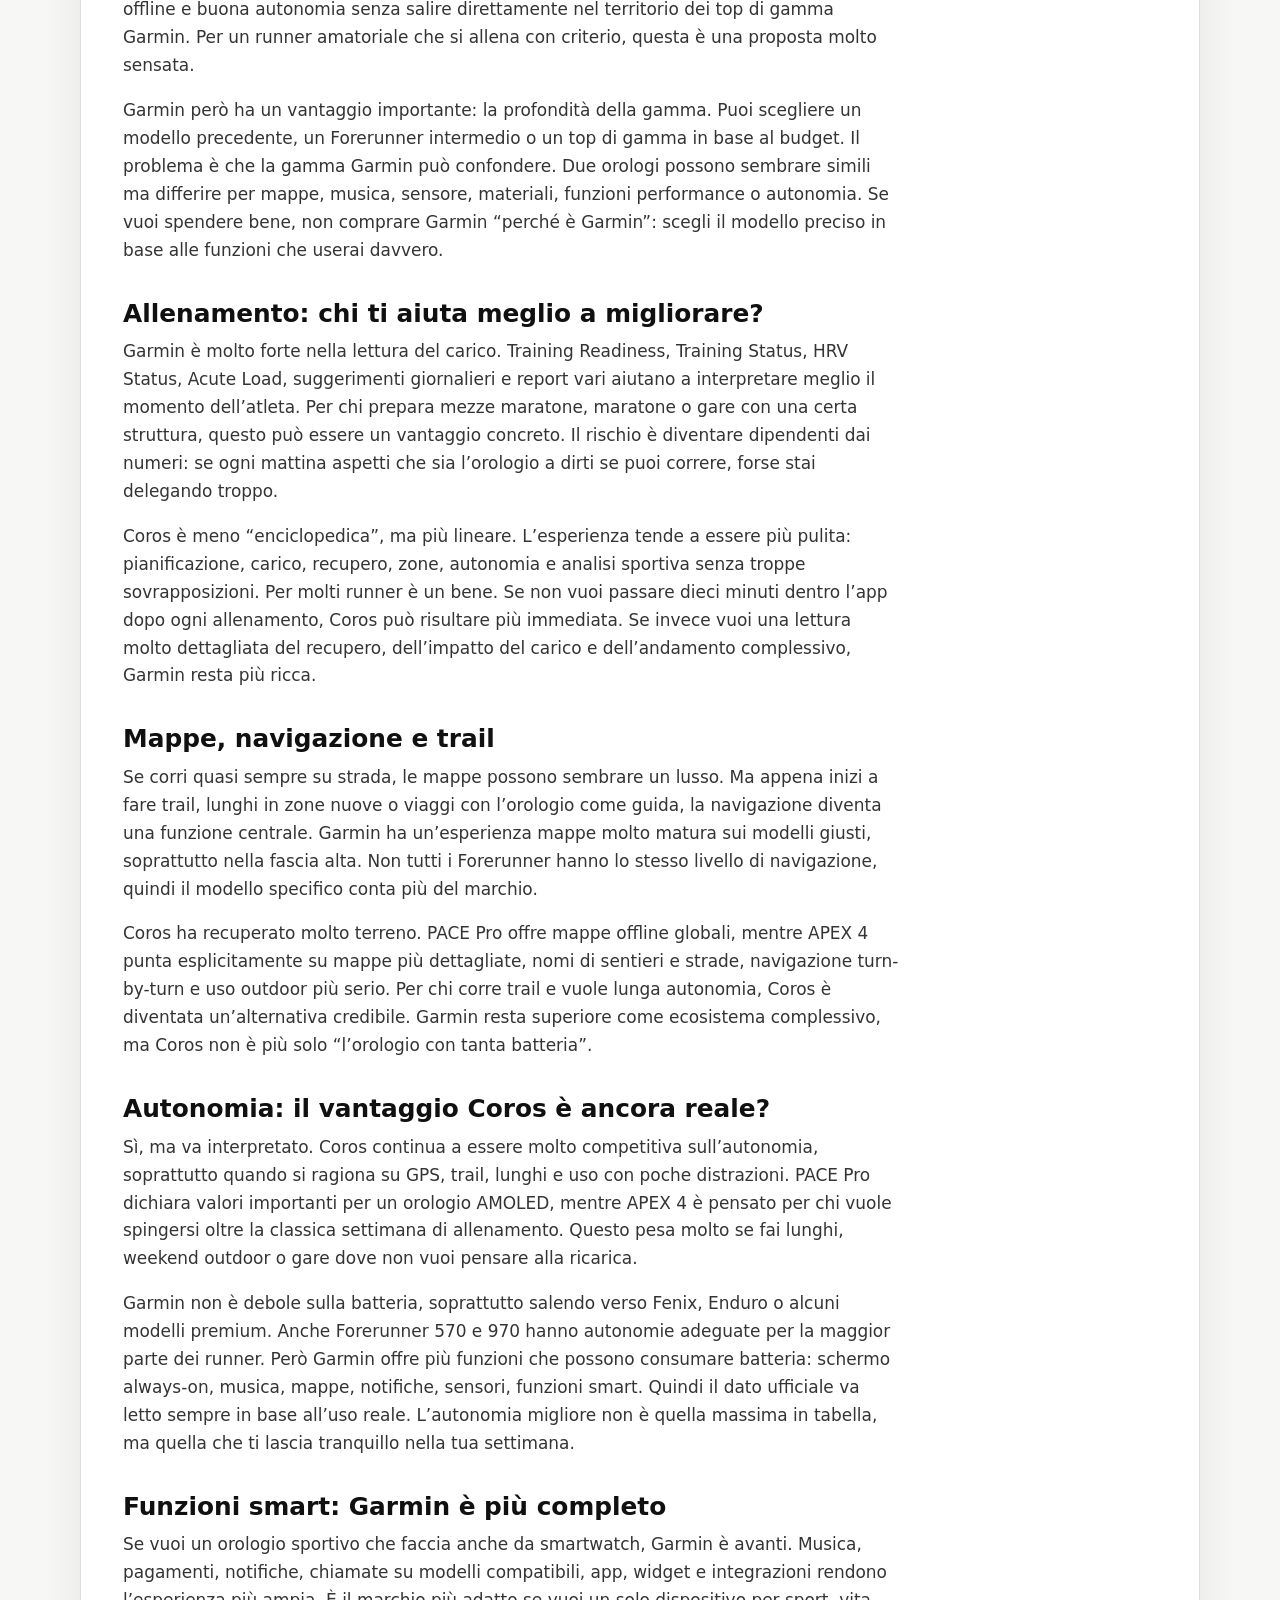
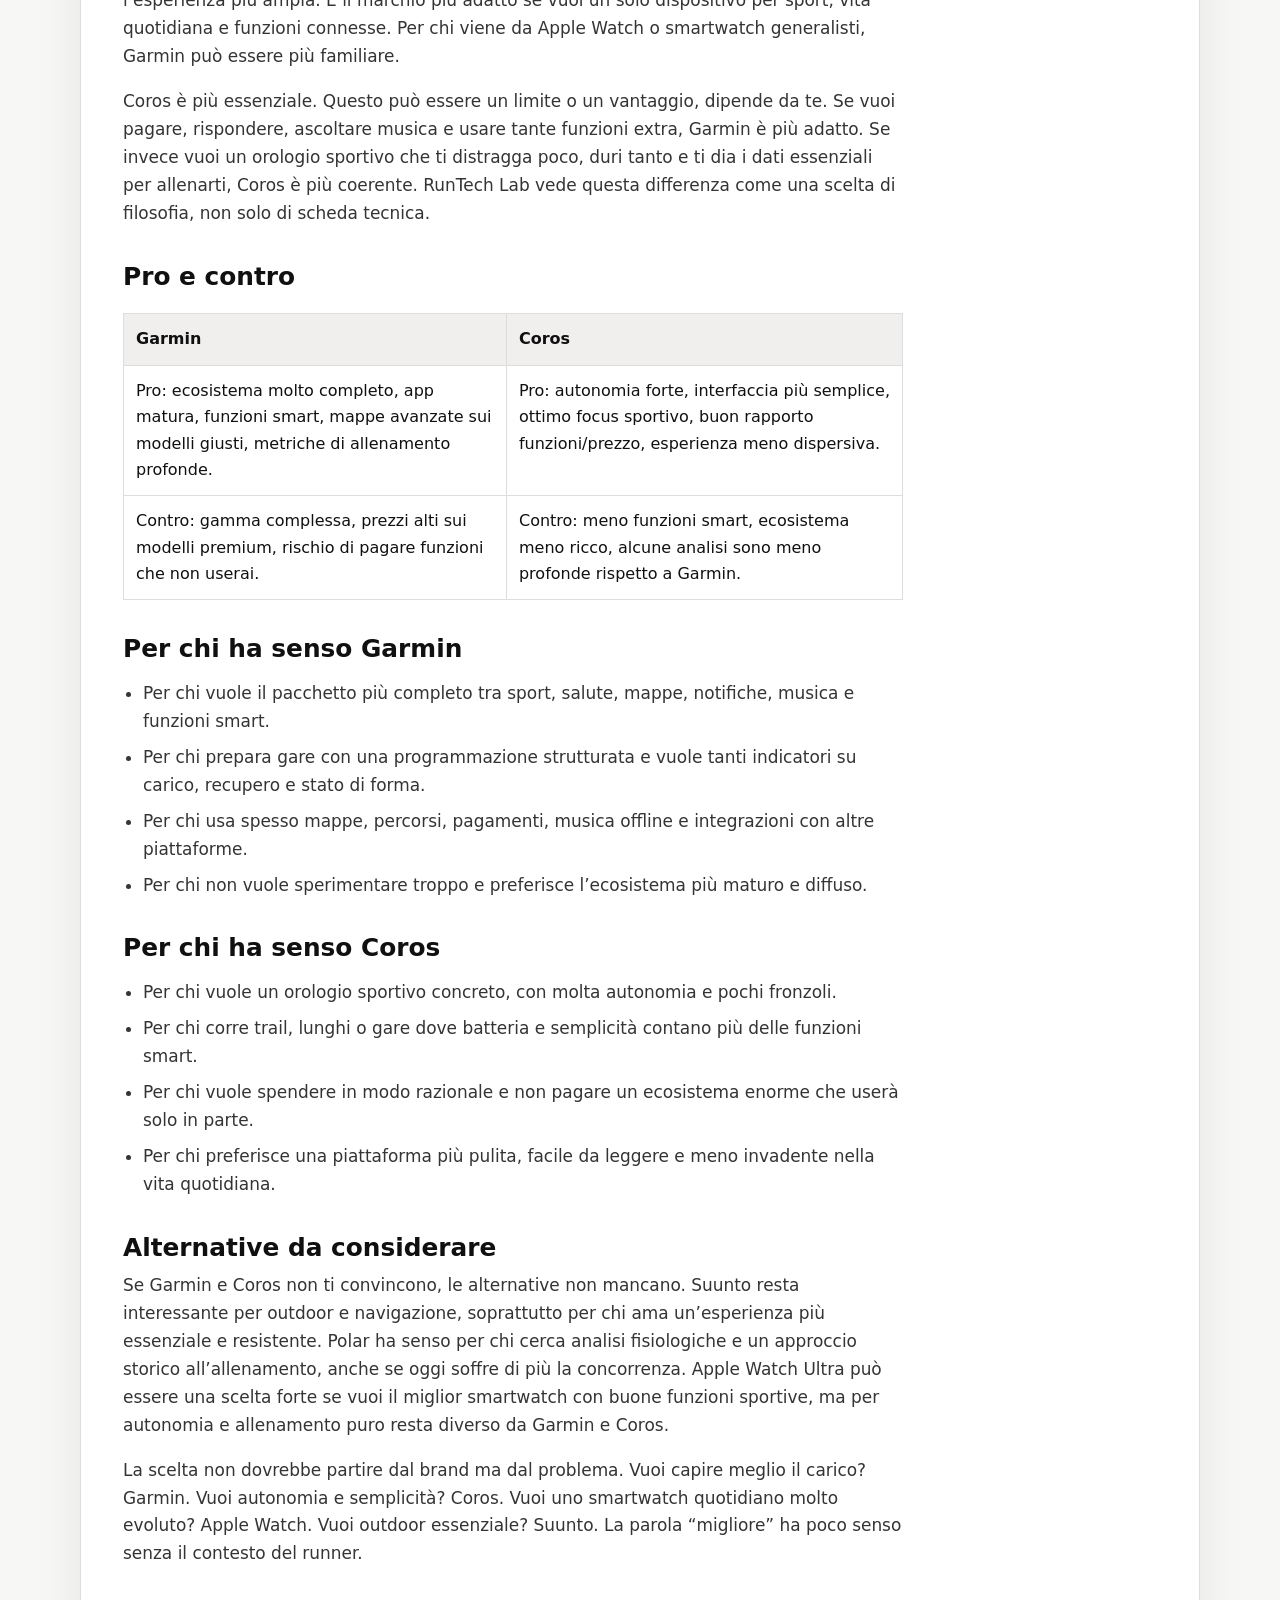
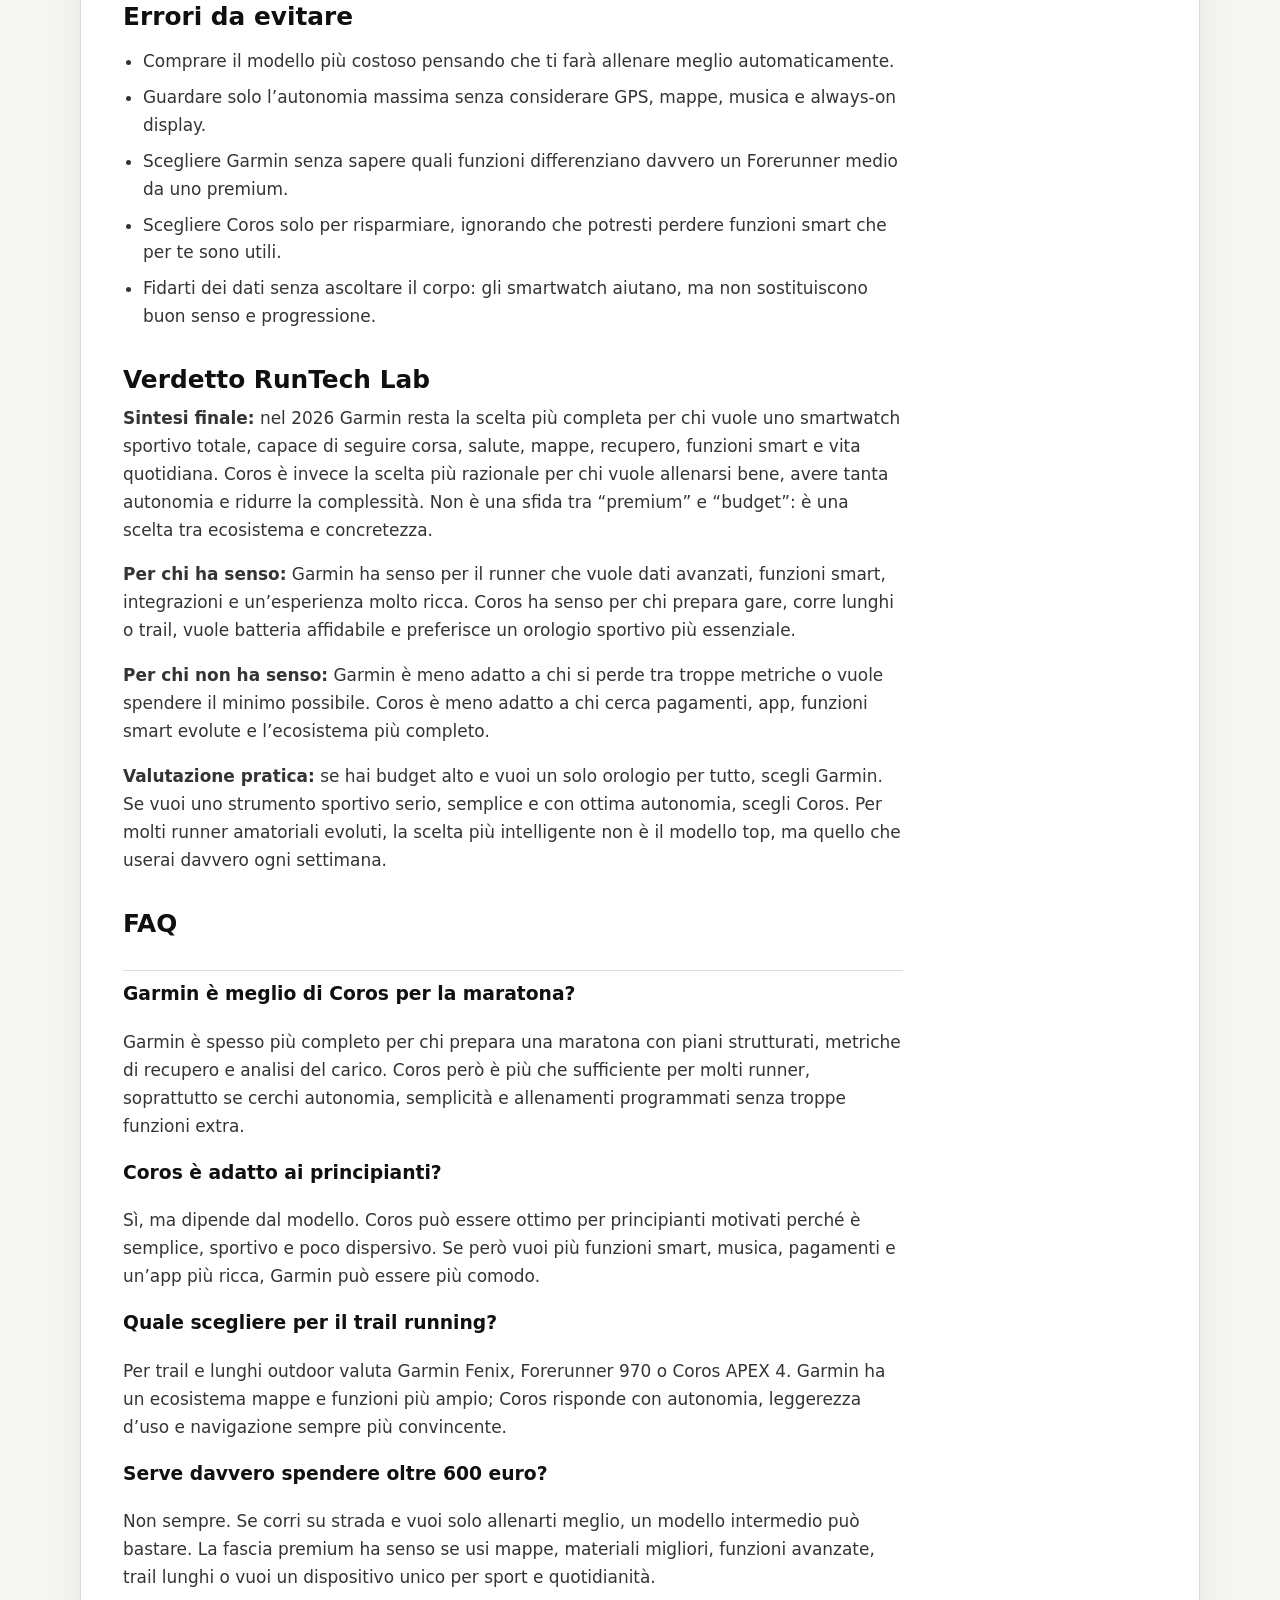
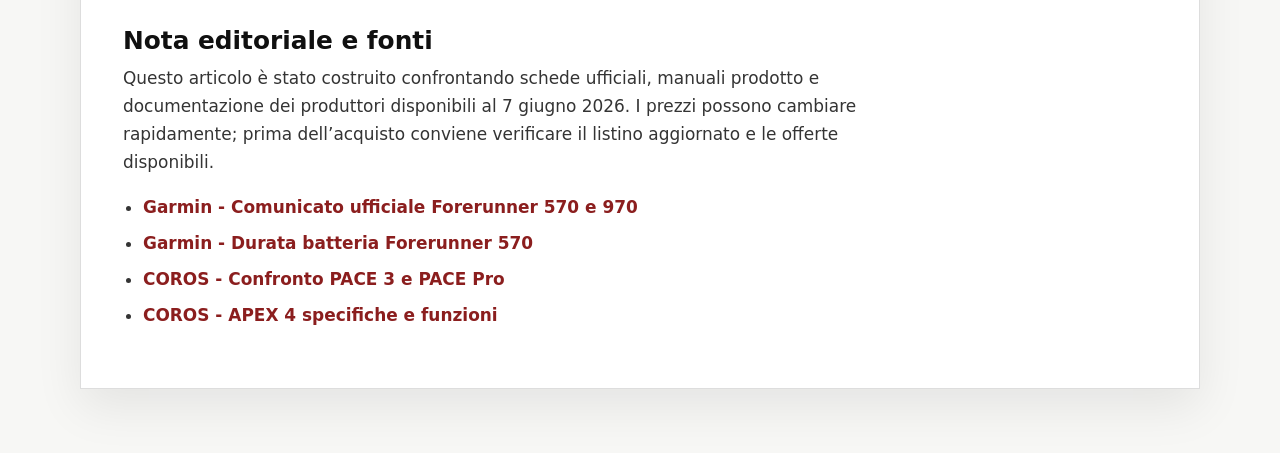
==== commit c1ef1cdc: "Aggiorna homepage sitemap e analytics" ====
--- a/articoli/garmin-vs-coros-2026.html
+++ b/articoli/garmin-vs-coros-2026.html
@@ -10,7 +10,7 @@
   <meta property="og:type" content="article">
   <meta property="og:title" content="Garmin vs Coros 2026: quale scegliere">
   <meta property="og:description" content="Garmin o Coros nel 2026? Guida pratica per scegliere lo smartwatch da running giusto in base a budget, allenamento, mappe, autonomia e funzioni utili.">
-  <meta property="og:image" content="https://runtechlab.pages.dev/immagini/garmin-vs-coros-2026/hero.webp">
+  <meta property="og:image" content="https://runtechlab.pages.dev/immagini/garmin-vs-coros-2026-hero.webp">
   <meta property="og:url" content="https://runtechlab.pages.dev/articoli/garmin-vs-coros-2026.html">
   <meta name="twitter:card" content="summary_large_image">
   <link rel="stylesheet" href="../stile.css">
@@ -20,7 +20,7 @@
     "@type": "Article",
     "headline": "Garmin vs Coros 2026: quale scegliere",
     "description": "Garmin o Coros nel 2026? Guida pratica per scegliere lo smartwatch da running giusto in base a budget, allenamento, mappe, autonomia e funzioni utili.",
-    "image": "https://runtechlab.pages.dev/immagini/garmin-vs-coros-2026/hero.webp",
+    "image": "https://runtechlab.pages.dev/immagini/garmin-vs-coros-2026-hero.webp",
     "author": {
       "@type": "Organization",
       "name": "RunTech Lab"
@@ -34,6 +34,7 @@
     "mainEntityOfPage": "https://runtechlab.pages.dev/articoli/garmin-vs-coros-2026.html"
   }
   </script>
+  <!-- Cloudflare Web Analytics --><script defer src='https://static.cloudflareinsights.com/beacon.min.js' data-cf-beacon='{"token": "94eea5e84787487c99bf1e73c114700e"}'></script><!-- End Cloudflare Web Analytics -->
 </head>
 <body>
   <main class="container article-page">
@@ -60,7 +61,7 @@
 
       <div class="article-body">
         <figure>
-          <img src="../immagini/garmin-vs-coros-2026/hero.webp" alt="Confronto Garmin e Coros per runner nel 2026">
+          <img src="../immagini/garmin-vs-coros-2026-hero.webp" alt="Confronto Garmin e Coros per runner nel 2026">
           <figcaption>Garmin e Coros nel 2026: due approcci diversi allo stesso problema, cioè aiutare il runner a scegliere e interpretare meglio i dati.</figcaption>
         </figure>
 
--- a/stile.css
+++ b/stile.css
@@ -32,7 +32,7 @@
 .site-nav a{text-decoration:none;color:var(--muted)}
 .site-nav a:hover{color:var(--accent)}
 .cover{position:relative;min-height:560px;display:grid;align-items:end;overflow:hidden;background:#151515}
-.cover-media{position:absolute;inset:0;background:linear-gradient(90deg,rgba(0,0,0,.90),rgba(0,0,0,.58),rgba(0,0,0,.22)),url("immagini/hero-running-magazine.png") center/cover no-repeat}
+.cover-media{position:absolute;inset:0;background:linear-gradient(90deg,rgba(0,0,0,.90),rgba(0,0,0,.58),rgba(0,0,0,.22)),url("immagini/garmin-vs-coros-2026-hero.webp") center/cover no-repeat}
 .cover-overlay{position:relative;width:100%;padding:96px 0 58px}
 .cover-content{color:#fff}
 .eyebrow{margin:0 0 12px;color:var(--accent);font-size:.78rem;font-weight:900;letter-spacing:.14em;text-transform:uppercase}
